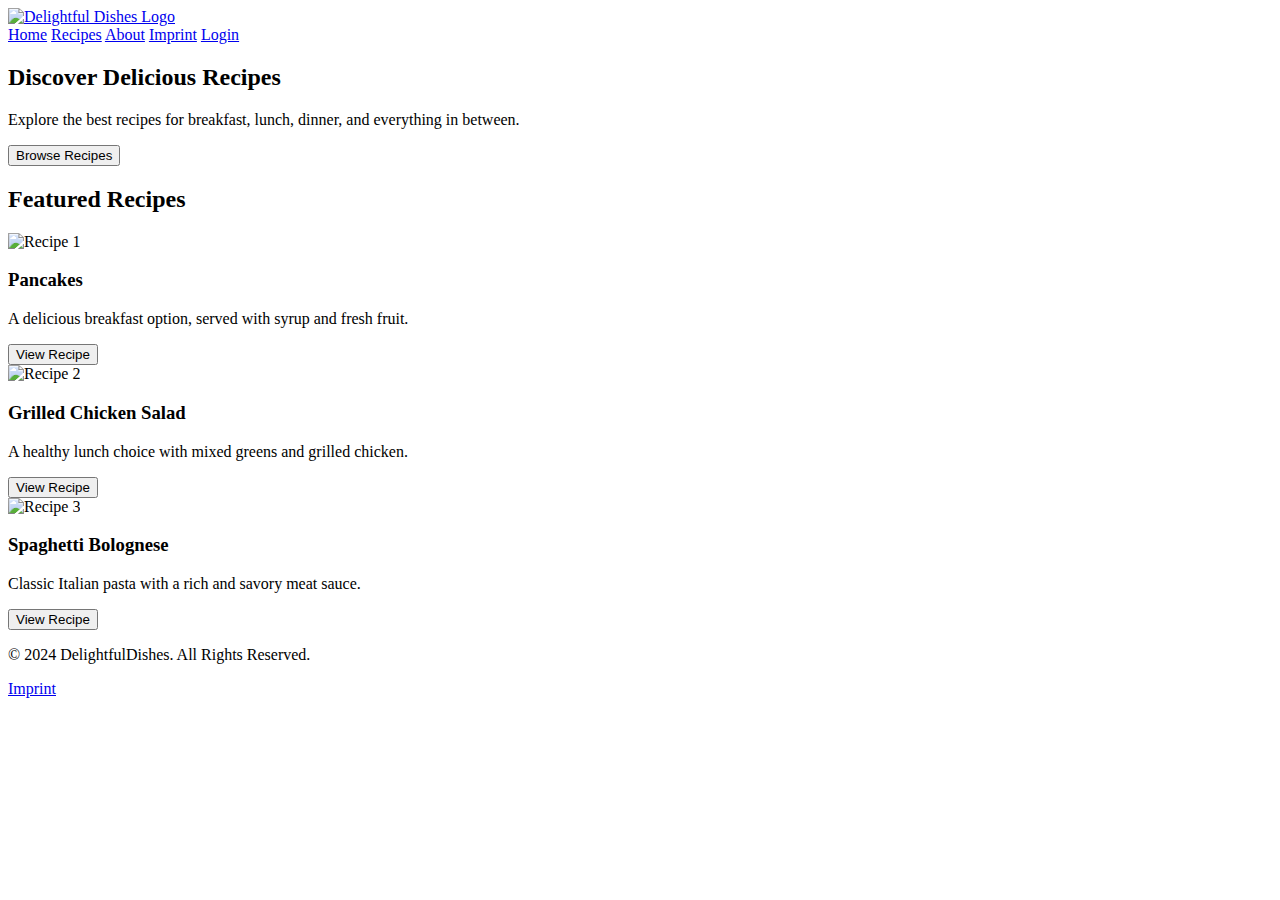
==== index.html @ a7212461 "Add files via upload" ====
<!DOCTYPE html>
<html lang="en">
<head>
    <meta charset="UTF-8">
    <meta name="viewport" content="width=device-width, initial-scale=1.0">
    <title>DelightfulDishes - Home</title>
    <link rel="stylesheet" href="styles.css">
</head>
<body>
    <!-- Header Section -->
    <header>
        <div class="container">
            <div class="logo">
                <a href="index.html">
                    <img src="logo.png" alt="Delightful Dishes Logo" style="height: 100px;">
                </a>
            </div>
            <nav>
                <a href="index.html">Home</a>
                <a href="recipes.html">Recipes</a>
                <a href="about.html">About</a>
                <a href="imprint.html">Imprint</a>
                <a href="login.html">Login</a>
            </nav>
        </div>
    </header>

    <!-- Main Content Section -->
    <main class="container main-content">
        <section class="hero">
            <h2>Discover Delicious Recipes</h2>
            <p>Explore the best recipes for breakfast, lunch, dinner, and everything in between.</p>
            <button class="btn btn-primary">Browse Recipes</button>
        </section>

        <section class="recipe-list">
            <h2>Featured Recipes</h2>
            <div class="recipe-card">
                <img src="recipe1.jpg" alt="Recipe 1">
                <h3>Pancakes</h3>
                <p>A delicious breakfast option, served with syrup and fresh fruit.</p>
                <button class="btn btn-secondary">View Recipe</button>
            </div>
            <div class="recipe-card">
                <img src="recipe2.jpg" alt="Recipe 2">
                <h3>Grilled Chicken Salad</h3>
                <p>A healthy lunch choice with mixed greens and grilled chicken.</p>
                <button class="btn btn-secondary">View Recipe</button>
            </div>
            <div class="recipe-card">
                <img src="recipe3.jpg" alt="Recipe 3">
                <h3>Spaghetti Bolognese</h3>
                <p>Classic Italian pasta with a rich and savory meat sauce.</p>
                <button class="btn btn-secondary">View Recipe</button>
            </div>
        </section>
    </main>

    <!-- Footer Section -->
    <footer>
        <div class="container">
            <p>&copy; 2024 DelightfulDishes. All Rights Reserved.</p>
            <a href="imprint.html">Imprint</a>
        </div>
    </footer>
</body>
</html>
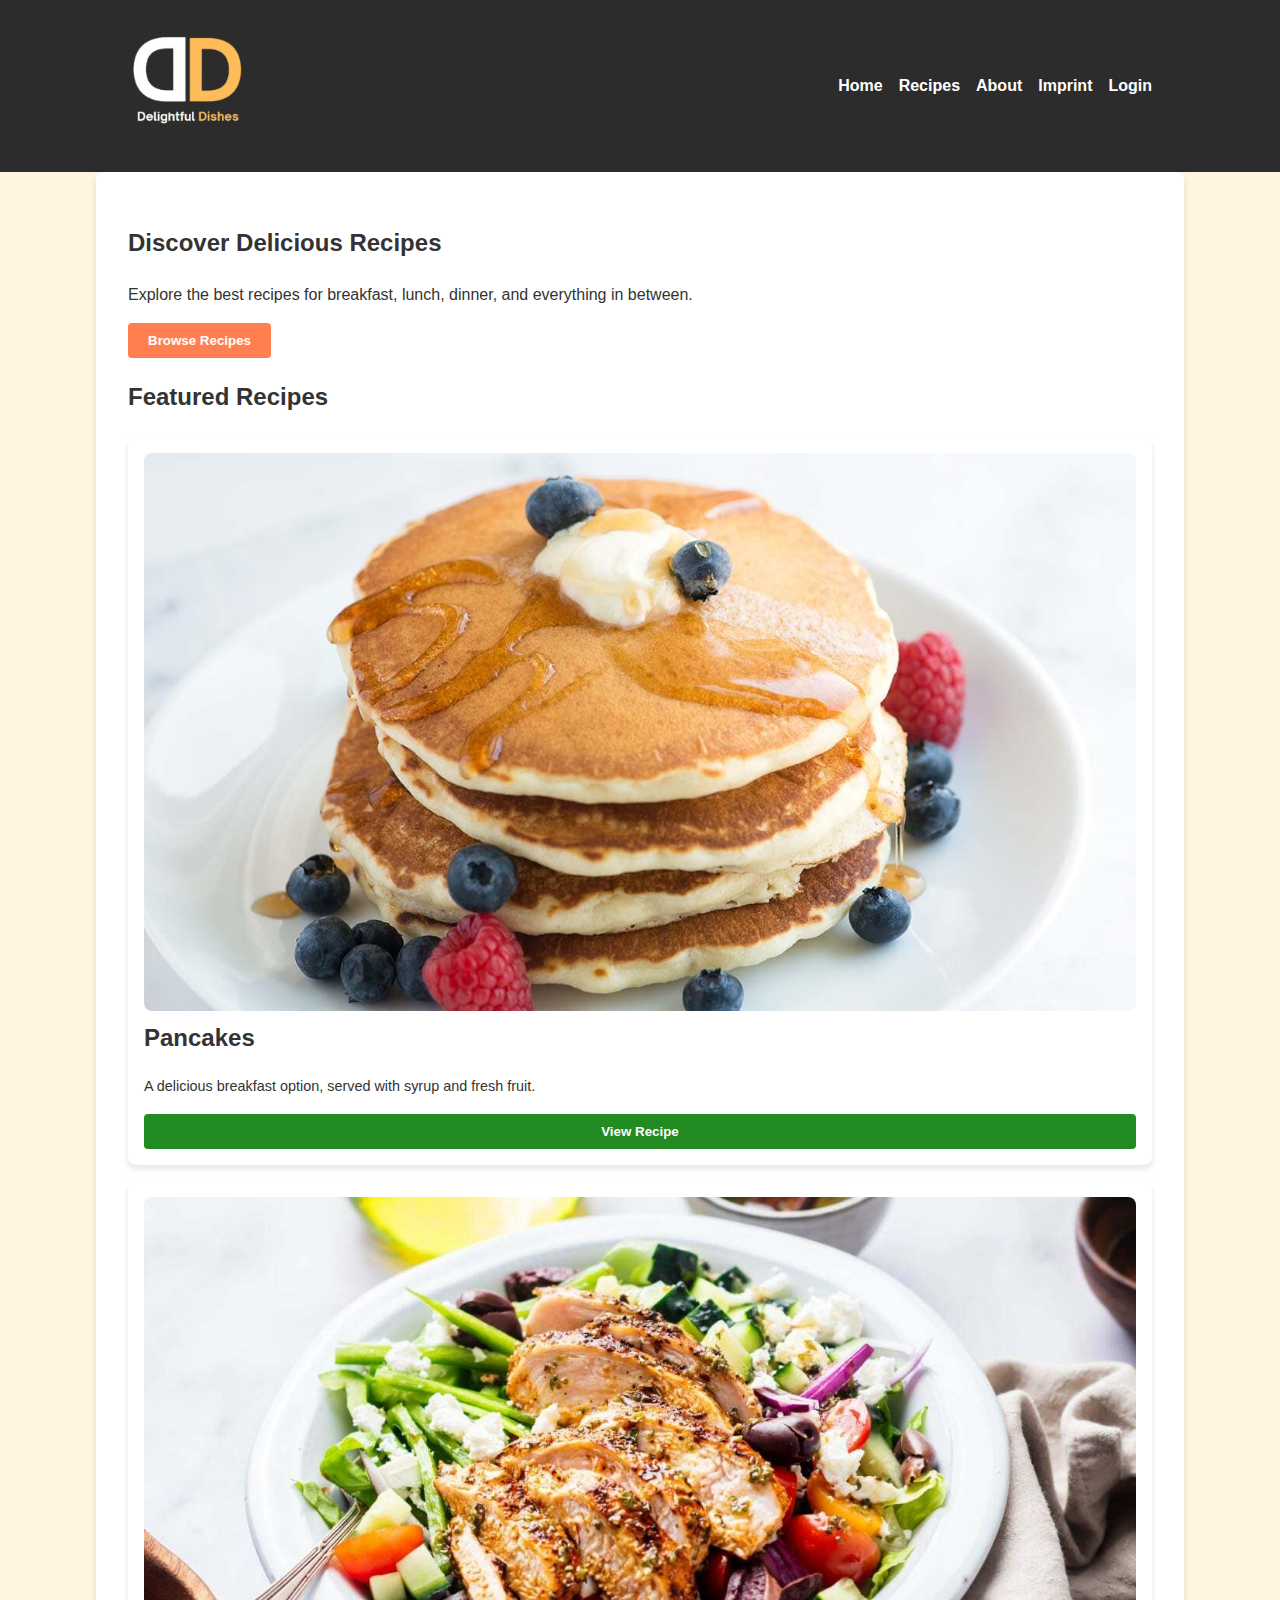
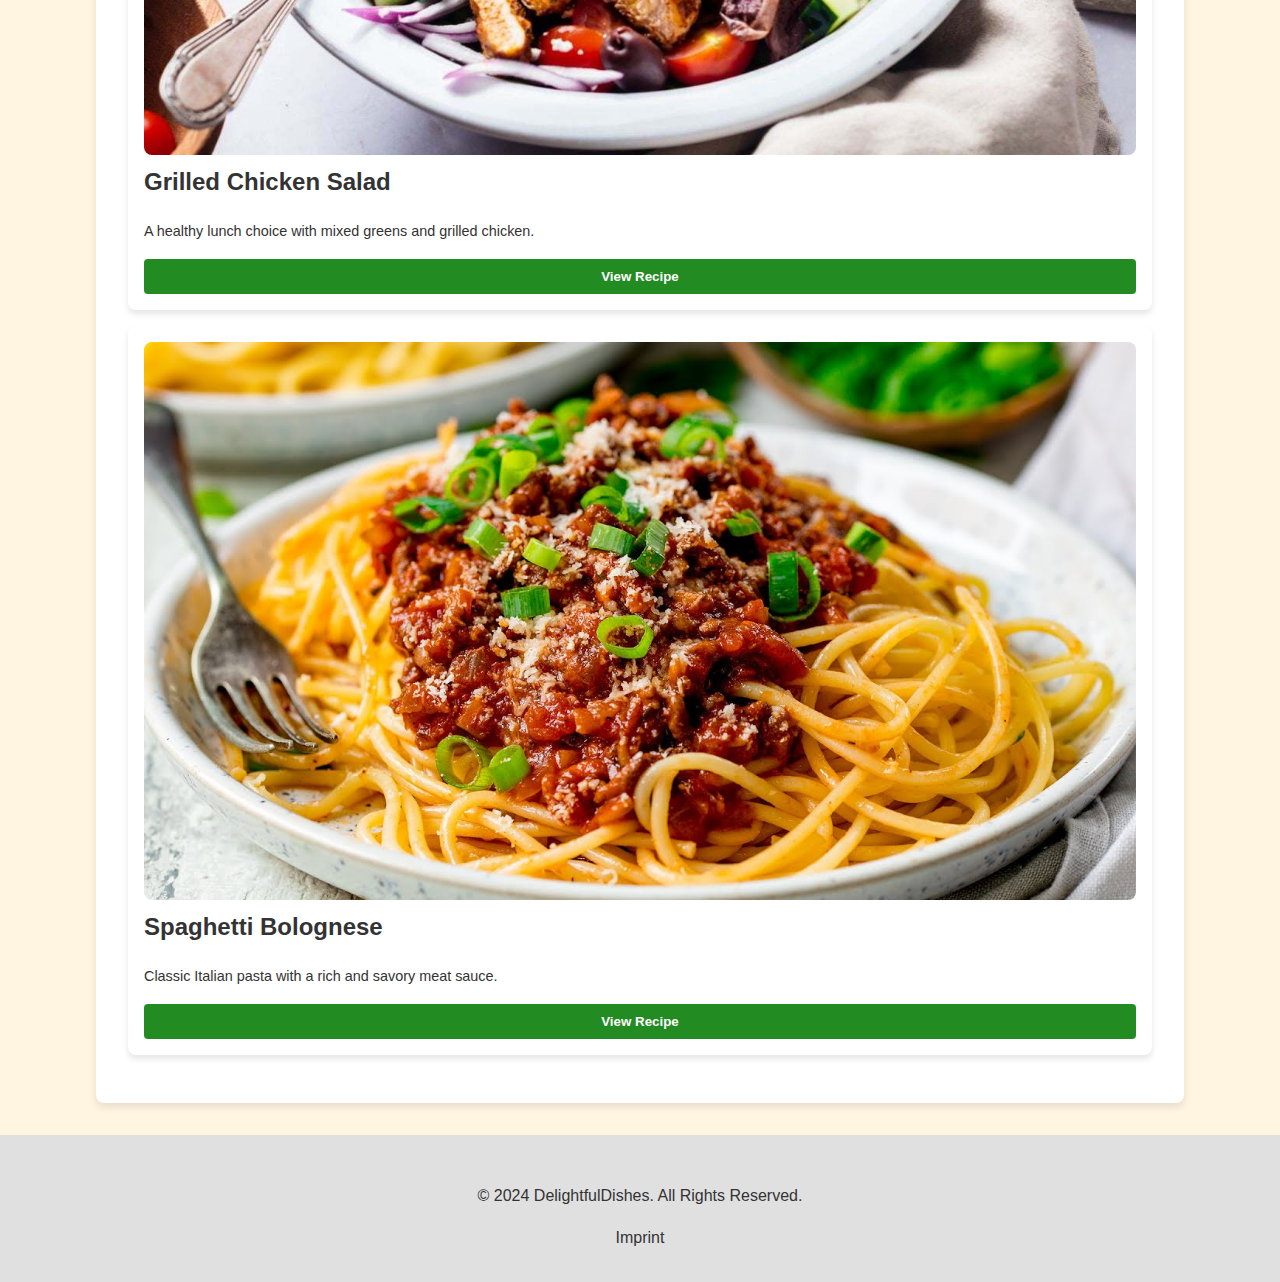
==== commit 38ac1bea: "Add files via upload" ====
--- a/index.html
+++ b/index.html
@@ -5,7 +5,7 @@
     <meta charset="UTF-8">
     <meta name="viewport" content="width=device-width, initial-scale=1.0">
     <title>DelightfulDishes - Home</title>
-    <link rel="stylesheet" href="styles.css">
+    <link rel="stylesheet"  href="style.css">
 </head>
 <body>
     <!-- Header Section -->
@@ -65,4 +65,5 @@
         </div>
     </footer>
 </body>
-</html>+</html>
+
--- a/style.css
+++ b/style.css
@@ -0,0 +1,207 @@
+/* === COLORS === */
+:root {
+    --primary-color: #FF7F50; /* Warm Orange */
+    --secondary-color: #228B22; /* Deep Green */
+    --background-color: #FFF5E1; /* Light Beige */
+    --text-color: #333333; /* Dark Grey */
+    --neutral-color: #E0E0E0; /* Light Grey */
+    --header-background-color: #2C2C2C; /* Dark Grey for header */
+    --error-color: #FF4D4D; /* Red for error messages */
+    --success-color: #32CD32; /* Green for success messages */
+}
+
+/* === GLOBAL STYLES === */
+body {
+    font-family: 'Montserrat', sans-serif;
+    background-color: var(--background-color);
+    color: var(--text-color);
+    margin: 0;
+    padding: 0;
+    line-height: 1.6;
+}
+
+.container {
+    width: 80%;
+    max-width: 1200px;
+    margin: 0 auto;
+    padding: 16px;
+}
+
+/* === TYPOGRAPHY === */
+h1, h2, h3, h4, h5, h6 {
+    font-weight: 700;
+    color: var(--text-color);
+}
+
+p {
+    font-weight: 400;
+    margin-bottom: 16px;
+}
+
+a {
+    color: var(--secondary-color);
+    text-decoration: none;
+    transition: color 0.3s;
+}
+
+a:hover {
+    color: var(--primary-color);
+}
+
+/* === BUTTON STYLES === */
+button, .btn {
+    font-family: 'Montserrat', sans-serif;
+    font-weight: 700;
+    padding: 10px 20px;
+    border: none;
+    border-radius: 4px;
+    cursor: pointer;
+    transition: background-color 0.3s, color 0.3s;
+    text-align: center;
+}
+
+.btn-primary {
+    background-color: var(--primary-color);
+    color: #ffffff;
+}
+
+.btn-primary:hover {
+    background-color: #e66a4d;
+}
+
+.btn-secondary {
+    background-color: var(--secondary-color);
+    color: #ffffff;
+}
+
+.btn-secondary:hover {
+    background-color: darken(var(--secondary-color), 10%);
+}
+
+/* === HEADER & NAVIGATION === */
+header {
+    background-color: var(--header-background-color);
+    color: #ffffff;
+    padding: 16px 0;
+}
+
+header .container {
+    display: flex;
+    justify-content: space-between;
+    align-items: center;
+}
+
+header nav {
+    display: flex;
+    gap: 16px;
+}
+
+header nav a {
+    color: #ffffff;
+    font-weight: 700;
+}
+
+/* === MAIN CONTENT === */
+.main-content {
+    background-color: #ffffff;
+    padding: 32px;
+    border-radius: 8px;
+    box-shadow: 0 4px 8px rgba(0, 0, 0, 0.1);
+    margin-bottom: 32px;
+}
+
+/* === RECIPE CARDS === */
+.recipe-card {
+    background-color: #ffffff;
+    border-radius: 8px;
+    box-shadow: 0 4px 6px rgba(0, 0, 0, 0.1);
+    padding: 16px;
+    margin: 16px 0;
+    display: flex;
+    flex-direction: column;
+}
+
+.recipe-card img {
+    width: 100%;
+    border-radius: 8px;
+}
+
+.recipe-card h3 {
+    font-size: 1.5em;
+    margin-top: 8px;
+    margin-bottom: 4px;
+}
+
+.recipe-card p {
+    font-size: 0.9em;
+    color: var(--text-color);
+}
+
+/* === FOOTER === */
+footer {
+    background-color: var(--neutral-color);
+    color: var(--text-color);
+    text-align: center;
+    padding: 16px 0;
+    margin-top: 32px;
+}
+
+footer a {
+    color: var(--text-color);
+}
+
+/* === FORM STYLES === */
+input, textarea {
+    width: 100%;
+    padding: 10px;
+    margin: 8px 0;
+    border: 1px solid var(--neutral-color);
+    border-radius: 4px;
+}
+
+input[type="submit"] {
+    background-color: var(--primary-color);
+    color: #ffffff;
+    border: none;
+    cursor: pointer;
+    font-weight: 700;
+    transition: background-color 0.3s;
+}
+
+input[type="submit"]:hover {
+    background-color: darken(var(--primary-color), 10%);
+}
+
+/* === ERROR AND SUCCESS MESSAGES === */
+.error-message {
+    color: var(--error-color);
+    font-weight: 700;
+    margin-bottom: 16px;
+}
+
+.success-message {
+    color: var(--success-color);
+    font-weight: 700;
+    margin-bottom: 16px;
+}
+
+/* === RESPONSIVE DESIGN === */
+@media (max-width: 768px) {
+    header .container {
+        flex-direction: column;
+        text-align: center;
+    }
+
+    nav {
+        flex-direction: column;
+        gap: 8px;
+    }
+
+    .container {
+        width: 95%;
+    }
+
+    .recipe-card {
+        flex-direction: column;
+    }
+}
